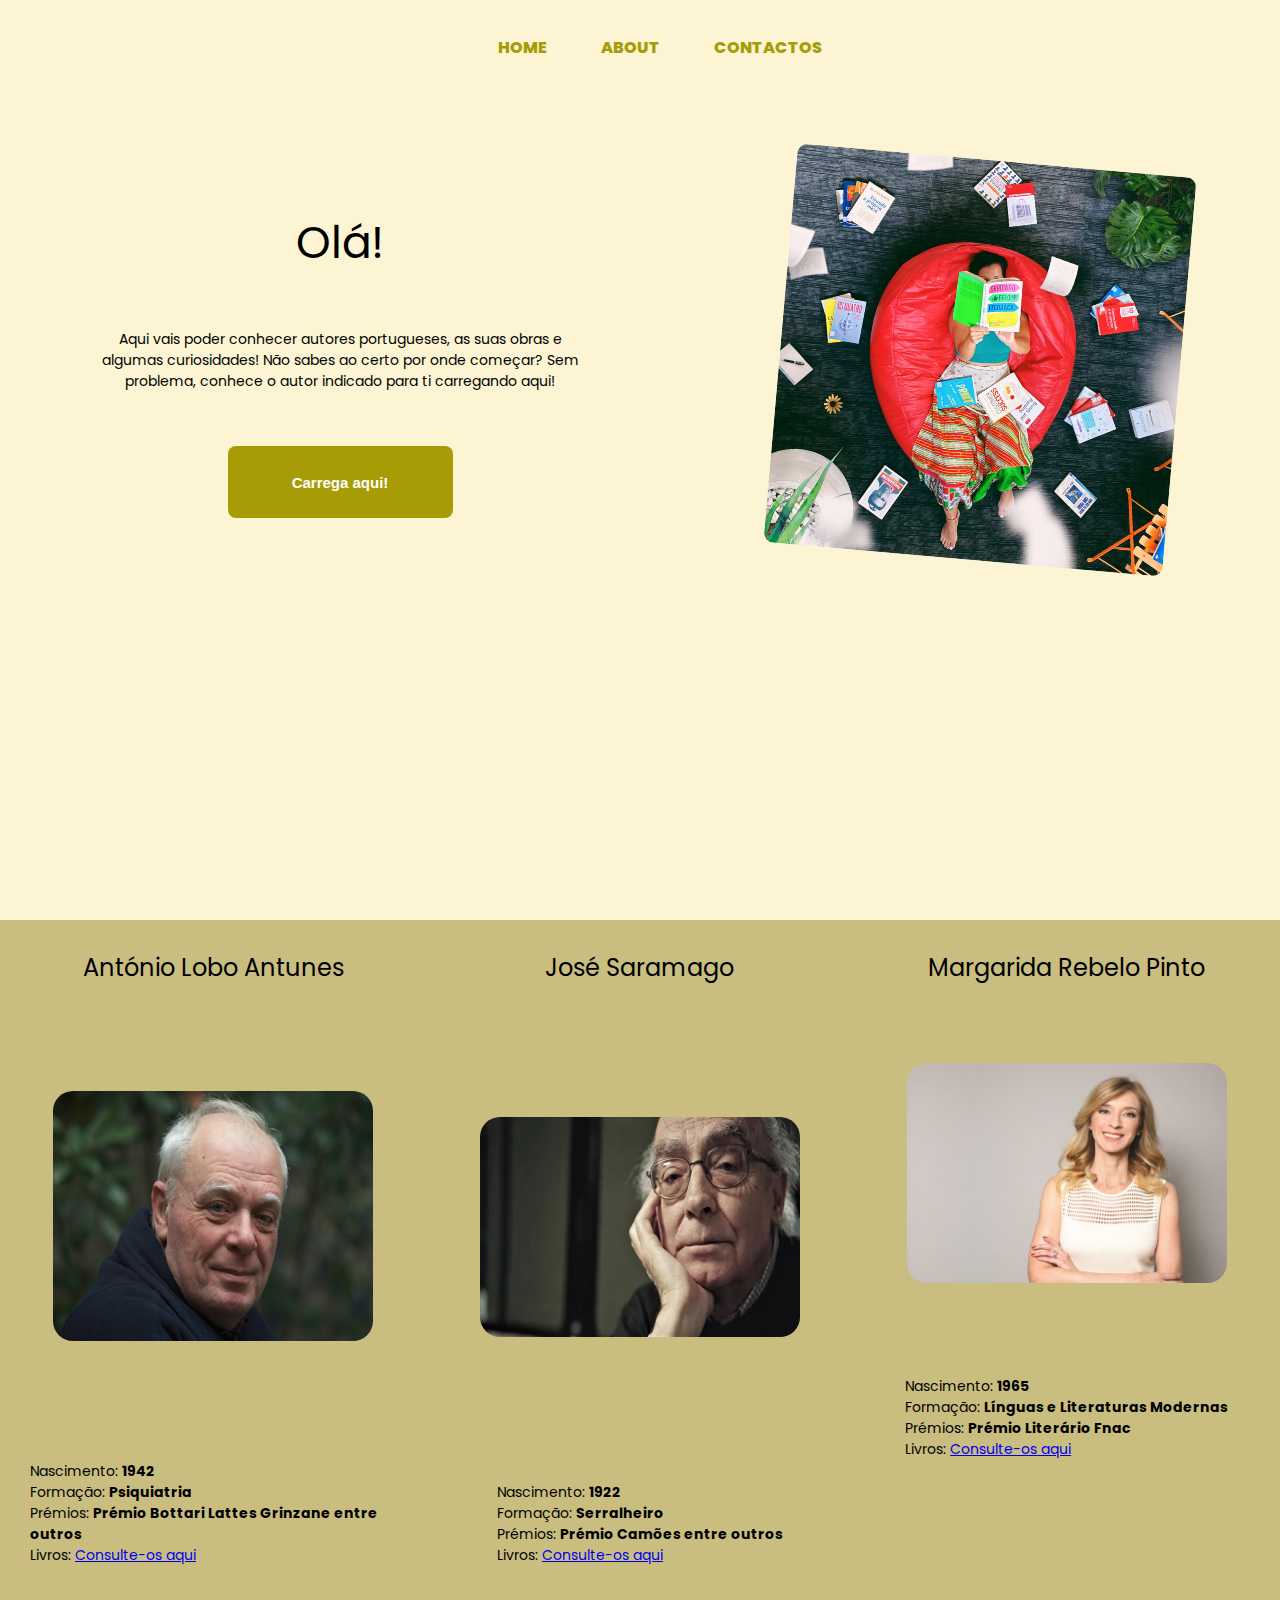
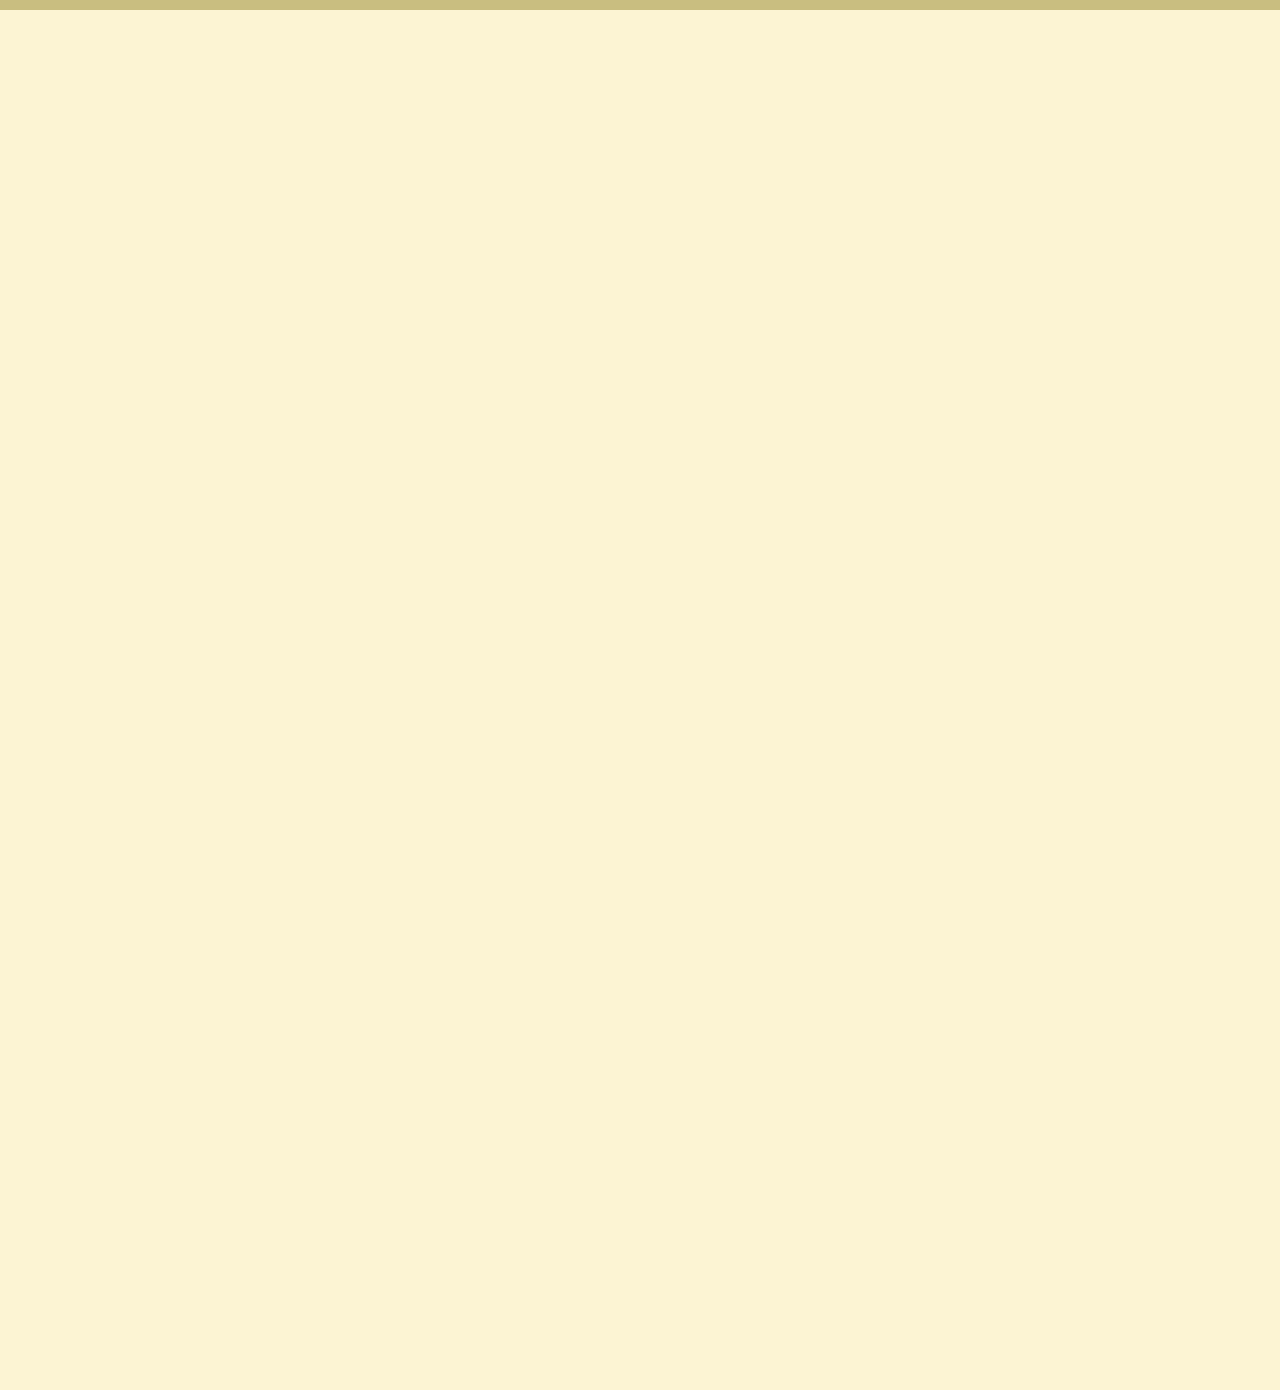
==== index.html @ b0017389 "Basic structure" ====
<!DOCTYPE html>
<html>
  <head>
    <title>Autores Portugueses</title>
    <link rel="icon" type="image/x-icon" href="/images/book.png" />
    <meta name="viewport" content="width=device-width, initial-scale=1.0">
    <link rel="stylesheet" href="style.css">
    <script src="server.js"></script>
  </head>
  <body>
    <div class="topnav">
      <nav >
        <ul>
          <li><a href="index.html">Home</a></li>
          <li><a href="pages/about.html">About</a></li>
          <li><a href="pages/contacts.html">Contactos</a></li>
        </ul>
      </nav>
    </div>

    <section id="intro">
      <div class="container">
          <h1 class="text">Olá!</h1>
          <p>Aqui vais poder conhecer autores portugueses, as suas obras e algumas curiosidades! Não sabes ao certo por onde começar? Sem problema, conhece o autor indicado para ti carregando aqui!</p>
          <button>
            Carrega aqui!
        </button>
        </div>
      <div class="img-container">
          <img src="images/introImage.jpg" alt="Girl reading" width="400"
          height="400">
      </div>
      
  </section>    

    <section class="grid">
      <div class="author"> 
        <h2>António Lobo Antunes</h2>
          <img
            src="images/loboAntunes.jpg"
            alt="António Lobo Antunes"
            width="320"
            height="250"
          />
          <p>
            <span>Nascimento: <strong>1942</strong> </span><br>
            <span>Formação: <strong>Psiquiatria</strong> </span><br>
            <span>Prémios: <strong>Prémio Bottari Lattes Grinzane entre outros</strong> </span><br>
            <span>Livros: <a href="pages/loboAntunes/loboAntunesBooks.html" target="_blank">Consulte-os aqui</a></span>
          </p>
          </div>
            <div class="author">
              <h2>José Saramago</h2>
          <img
            src="images/Saramago.webp"
            alt="José Saramago"
            width="320"
            height="220"
          />
          <p> <span>Nascimento: <strong>1922</strong> </span><br>
            <span>Formação: <strong>Serralheiro</strong> </span><br>
            <span>Prémios: <strong>Prémio Camões  entre outros</strong> </span><br>
            <span>Livros: <a href="pages/saramago/saramagoBooks.html" target="_blank">Consulte-os aqui</a></span>
          </p>
      
            </div>
            <div class="author">
              <h2>Margarida Rebelo Pinto</h2>
          <img
            src="images/margarida.jpg"
            alt="Margarida Rebelo Pinto"
            width="320"
            height="220"
          />
          <p>
            <span>Nascimento: <strong>1965</strong> </span><br>
            <span>Formação: <strong>Línguas e Literaturas Modernas</strong> </span><br>
            <span>Prémios: <strong>Prémio Literário Fnac</strong> </span><br>
            <span>Livros: <a href="pages/margarida/margaridaBooks.html" target="_blank">Consulte-os aqui</a></span>          </p>
    </p>
  </div>

         
    </section>

  </body>
</html>
---- style.css ----
@import url("https://fonts.googleapis.com/css2?family=Poppins:wght@200;300;400;600&family=Roboto:wght@300;400;700&display=swap");

html {
  scroll-behavior: smooth;
}

body {
  font-family: "Poppins", sans-serif;
  padding: 0;
  margin: 0;
  background: rgb(252, 244, 211);
}

h1 {
  font-size: 44px;
}

h2 {
  font-size: 24px;
}

h1,
h2 {
  margin: 0;
  font-weight: 400;
}

p {
  font-size: 14px;
}

nav {
  height: 10vh;
  padding-top: 20px;
}

nav ul {
  text-align: center;
  margin: 0;
}

nav ul li {
  display: inline-block;
}
nav ul li a {
  display: block;
  padding: 15px;
  text-decoration: none;
  color: rgb(167, 156, 6);
  font-weight: 800;
  text-transform: uppercase;
  margin: 0 10px;
}

nav ul li a:hover {
  color: rgb(0, 0, 0);
}

#intro {
  text-align: center;
  display: flex;
  justify-content: center;
  height: 90vh;
}

#intro .container {
  padding: 100px 100px;
  align-items: center;
}
#intro .container p {
  margin: 6vh 0;
}

#intro .img-container {
  margin: 50px 100px;
  border-radius: 100px;
}

#intro .img-container img {
  border-radius: 10px;
  background-color: red;
  transform: rotate(5deg);
}

#intro .container button {
  transition-duration: 0.4s;
  width: 25vh;
  height: 8vh;
  font-size: 15px;
  font-weight: 600;
  background-color: rgb(167, 156, 6);
  border-radius: 8px;
  border: none;
  color: rgb(255, 255, 255);
}

#intro .container button:hover {
  background-color: rgb(255, 255, 255);
  color: rgb(167, 156, 6);
}

.grid {
  display: grid;
  grid-template-columns: 1fr 1fr 1fr;
  grid-template-rows: 1fr 1fr 1fr;
}

.grid .author {
  background-color: rgb(201, 190, 128);
  height: 70vh;
  display: flex;
  flex-direction: column;
  justify-content: space-between;
  align-items: center;
  padding: 30px;
}

.grid .author img {
  border-radius: 20px;
}
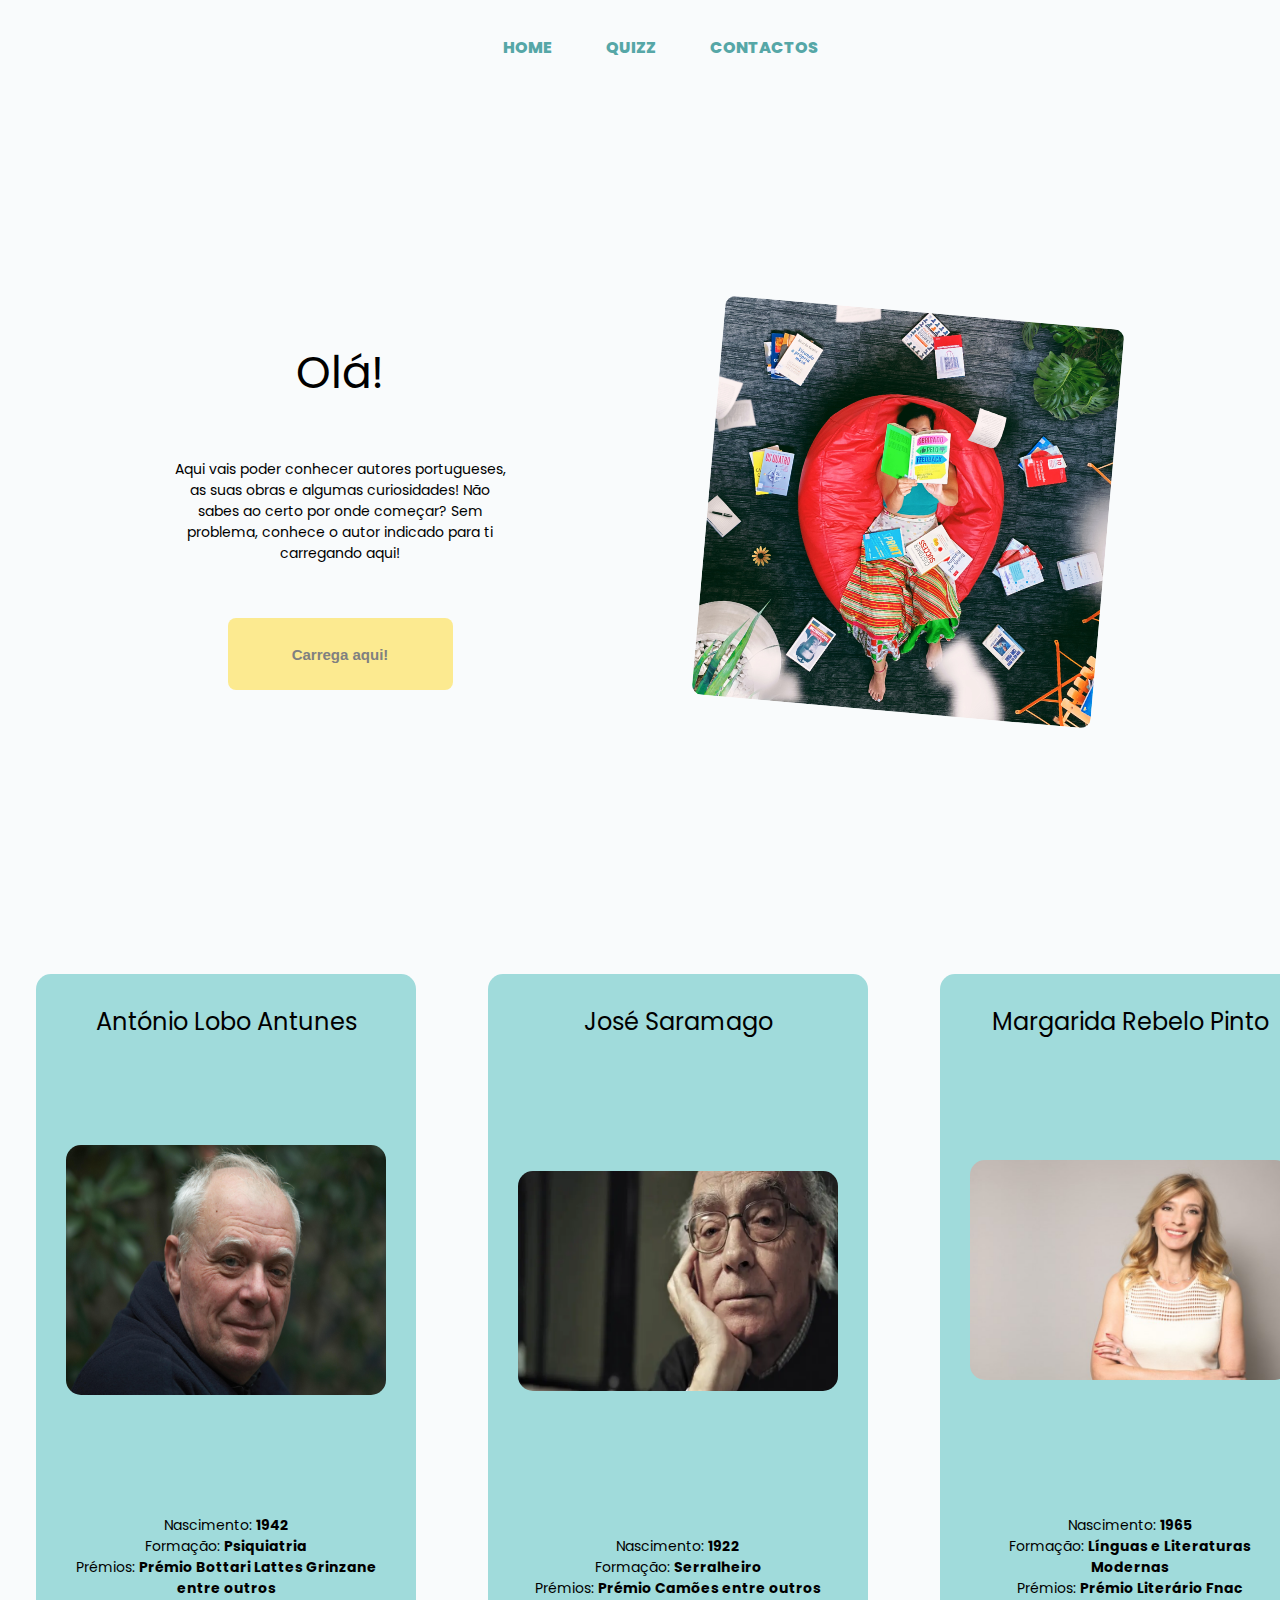
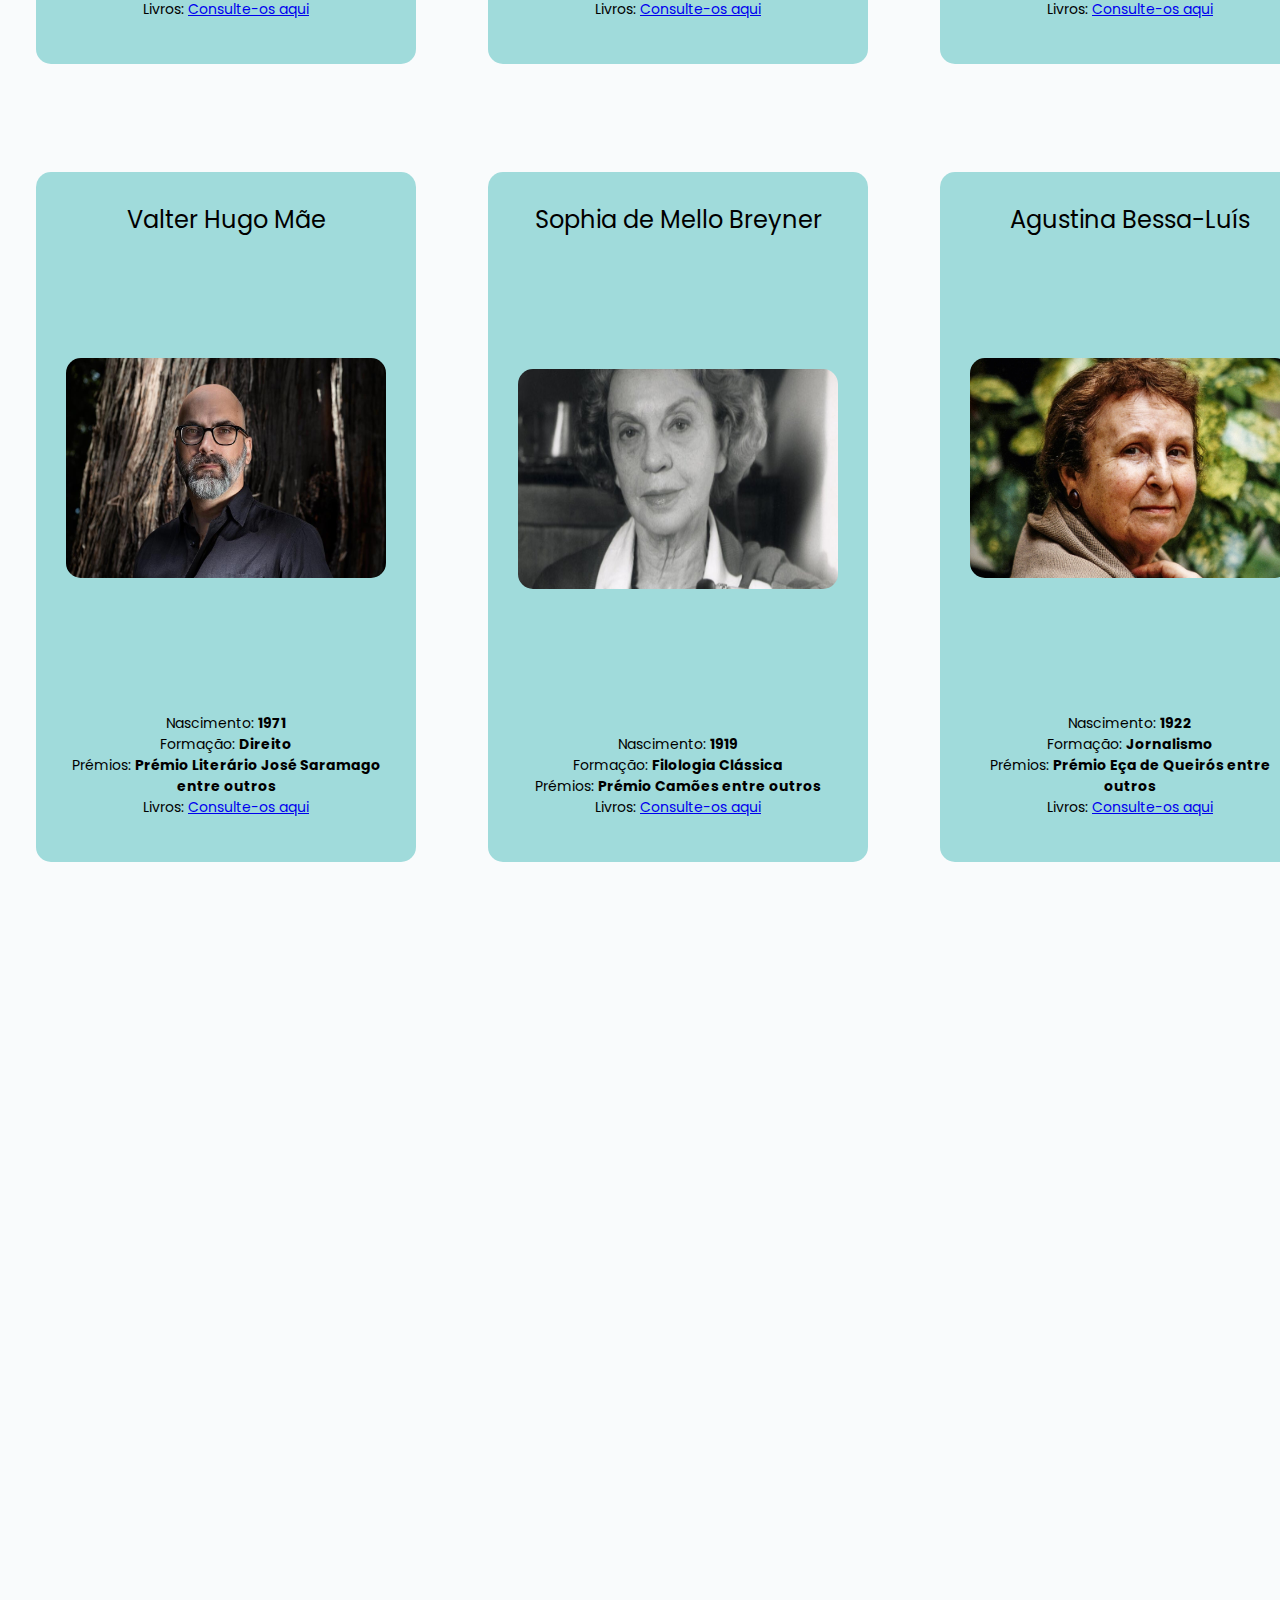
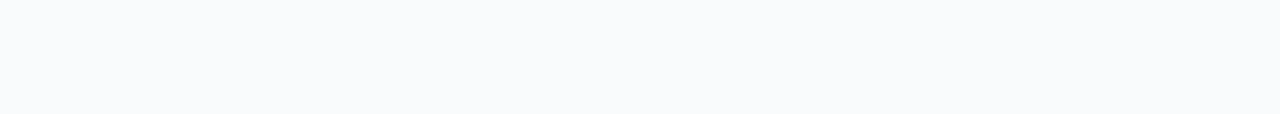
==== commit 28ee1797: ":sparkles: implemented: quizz" ====
--- a/index.html
+++ b/index.html
@@ -3,16 +3,15 @@
   <head>
     <title>Autores Portugueses</title>
     <link rel="icon" type="image/x-icon" href="/images/book.png" />
-    <meta name="viewport" content="width=device-width, initial-scale=1.0">
-    <link rel="stylesheet" href="style.css">
-    <script src="server.js"></script>
+    <meta name="viewport" content="width=device-width, initial-scale=1.0" />
+    <link rel="stylesheet" href="style.css" />
   </head>
   <body>
     <div class="topnav">
-      <nav >
+      <nav>
         <ul>
           <li><a href="index.html">Home</a></li>
-          <li><a href="pages/about.html">About</a></li>
+          <li><a href="./quizz.html">Quizz</a></li>
           <li><a href="pages/contacts.html">Contactos</a></li>
         </ul>
       </nav>
@@ -20,68 +19,155 @@
 
     <section id="intro">
       <div class="container">
-          <h1 class="text">Olá!</h1>
-          <p>Aqui vais poder conhecer autores portugueses, as suas obras e algumas curiosidades! Não sabes ao certo por onde começar? Sem problema, conhece o autor indicado para ti carregando aqui!</p>
-          <button>
-            Carrega aqui!
-        </button>
-        </div>
+        <h1 class="text">Olá!</h1>
+        <p>
+          Aqui vais poder conhecer autores portugueses, as suas obras e algumas
+          curiosidades! Não sabes ao certo por onde começar? Sem problema,
+          conhece o autor indicado para ti carregando aqui!
+        </p>
+        <button>Carrega aqui!</button>
+      </div>
       <div class="img-container">
-          <img src="images/introImage.jpg" alt="Girl reading" width="400"
-          height="400">
+        <img
+          src="images/introImage.jpg"
+          alt="Girl reading"
+          width="400"
+          height="400"
+        />
       </div>
-      
-  </section>    
+    </section>
 
     <section class="grid">
-      <div class="author"> 
+      <div id="loboAntunes" class="author">
         <h2>António Lobo Antunes</h2>
-          <img
-            src="images/loboAntunes.jpg"
-            alt="António Lobo Antunes"
-            width="320"
-            height="250"
-          />
-          <p>
-            <span>Nascimento: <strong>1942</strong> </span><br>
-            <span>Formação: <strong>Psiquiatria</strong> </span><br>
-            <span>Prémios: <strong>Prémio Bottari Lattes Grinzane entre outros</strong> </span><br>
-            <span>Livros: <a href="pages/loboAntunes/loboAntunesBooks.html" target="_blank">Consulte-os aqui</a></span>
-          </p>
-          </div>
-            <div class="author">
-              <h2>José Saramago</h2>
-          <img
-            src="images/Saramago.webp"
-            alt="José Saramago"
-            width="320"
-            height="220"
-          />
-          <p> <span>Nascimento: <strong>1922</strong> </span><br>
-            <span>Formação: <strong>Serralheiro</strong> </span><br>
-            <span>Prémios: <strong>Prémio Camões  entre outros</strong> </span><br>
-            <span>Livros: <a href="pages/saramago/saramagoBooks.html" target="_blank">Consulte-os aqui</a></span>
-          </p>
-      
-            </div>
-            <div class="author">
-              <h2>Margarida Rebelo Pinto</h2>
-          <img
-            src="images/margarida.jpg"
-            alt="Margarida Rebelo Pinto"
-            width="320"
-            height="220"
-          />
-          <p>
-            <span>Nascimento: <strong>1965</strong> </span><br>
-            <span>Formação: <strong>Línguas e Literaturas Modernas</strong> </span><br>
-            <span>Prémios: <strong>Prémio Literário Fnac</strong> </span><br>
-            <span>Livros: <a href="pages/margarida/margaridaBooks.html" target="_blank">Consulte-os aqui</a></span>          </p>
-    </p>
-  </div>
+        <img
+          src="images/loboAntunes.jpg"
+          alt="António Lobo Antunes"
+          width="320"
+          height="250"
+        />
+        <p>
+          <span>Nascimento: <strong>1942</strong> </span><br />
+          <span>Formação: <strong>Psiquiatria</strong> </span><br />
+          <span
+            >Prémios:
+            <strong>Prémio Bottari Lattes Grinzane entre outros</strong> </span
+          ><br />
+          <span
+            >Livros:
+            <a href="pages/loboAntunes/loboAntunesBooks.html" target="_blank"
+              >Consulte-os aqui</a
+            ></span
+          >
+        </p>
+      </div>
+      <div id="saramago" class="author">
+        <h2>José Saramago</h2>
+        <img
+          src="images/Saramago.webp"
+          alt="José Saramago"
+          width="320"
+          height="220"
+        />
+        <p>
+          <span>Nascimento: <strong>1922</strong> </span><br />
+          <span>Formação: <strong>Serralheiro</strong> </span><br />
+          <span>Prémios: <strong>Prémio Camões entre outros</strong> </span
+          ><br />
+          <span
+            >Livros:
+            <a href="pages/saramago/saramagoBooks.html" target="_blank"
+              >Consulte-os aqui</a
+            ></span
+          >
+        </p>
+      </div>
+      <div id="margarida" class="author">
+        <h2>Margarida Rebelo Pinto</h2>
+        <img
+          src="images/margarida.jpg"
+          alt="Margarida Rebelo Pinto"
+          width="320"
+          height="220"
+        />
+        <p>
+          <span>Nascimento: <strong>1965</strong> </span><br />
+          <span>Formação: <strong>Línguas e Literaturas Modernas</strong> </span
+          ><br />
+          <span>Prémios: <strong>Prémio Literário Fnac</strong> </span><br />
+          <span
+            >Livros:
+            <a href="pages/margarida/margaridaBooks.html"
+              >Consulte-os aqui</a
+            ></span
+          >
+        </p>
+      </div>
+      <div id="hugoMae" class="author">
+        <h2>Valter Hugo Mãe</h2>
+        <img
+          src="images/valter.jpg"
+          alt="Valter Hugo Mãe"
+          width="320"
+          height="220"
+        />
+        <p>
+          <span>Nascimento: <strong>1971</strong> </span><br />
+          <span>Formação: <strong>Direito</strong> </span><br />
+          <span
+            >Prémios:
+            <strong>Prémio Literário José Saramago entre outros</strong> </span
+          ><br />
+          <span
+            >Livros:
+            <a href="pages/valterHugoMae/valterBooks.html"
+              >Consulte-os aqui</a
+            ></span
+          >
+        </p>
+      </div>
 
-         
+      <div id="sophia" class="author">
+        <h2>Sophia de Mello Breyner</h2>
+        <img
+          src="images/sophia.jpg"
+          alt="Sophia de Mello Breyner"
+          width="320"
+          height="220"
+        />
+        <p>
+          <span>Nascimento: <strong>1919</strong> </span><br />
+          <span>Formação: <strong>Filologia Clássica</strong> </span><br />
+          <span>Prémios: <strong>Prémio Camões entre outros</strong> </span
+          ><br />
+          <span
+            >Livros:
+            <a href="pages/sophia/sophiaBooks.html">Consulte-os aqui</a></span
+          >
+        </p>
+      </div>
+
+      <div id="agustina" class="author">
+        <h2>Agustina Bessa-Luís</h2>
+        <img
+          src="images/agustina.webp"
+          alt="Agustina Bessa-Luís"
+          width="320"
+          height="220"
+        />
+        <p>
+          <span>Nascimento: <strong>1922</strong> </span><br />
+          <span>Formação: <strong>Jornalismo</strong> </span><br />
+          <span
+            >Prémios: <strong>Prémio Eça de Queirós entre outros</strong> </span
+          ><br />
+          <span
+            >Livros:
+            <a href="pages/sophia/sophiaBooks.html">Consulte-os aqui</a></span
+          >
+        </p>
+      </div>
     </section>
-
+    <script src="server.js"></script>
   </body>
 </html>
--- a/style.css
+++ b/style.css
@@ -8,7 +8,7 @@
   font-family: "Poppins", sans-serif;
   padding: 0;
   margin: 0;
-  background: rgb(252, 244, 211);
+  background: #f9fbfc;
 }
 
 h1 {
@@ -46,21 +46,23 @@
   display: block;
   padding: 15px;
   text-decoration: none;
-  color: rgb(167, 156, 6);
+  color: #56a7a7;
   font-weight: 800;
   text-transform: uppercase;
   margin: 0 10px;
 }
 
 nav ul li a:hover {
-  color: rgb(0, 0, 0);
+  color: black;
 }
 
 #intro {
   text-align: center;
   display: flex;
   justify-content: center;
+  align-items: center;
   height: 90vh;
+  padding: 0 8vh;
 }
 
 #intro .container {
@@ -78,7 +80,6 @@
 
 #intro .img-container img {
   border-radius: 10px;
-  background-color: red;
   transform: rotate(5deg);
 }
 
@@ -88,15 +89,15 @@
   height: 8vh;
   font-size: 15px;
   font-weight: 600;
-  background-color: rgb(167, 156, 6);
+  background-color: #fcea90;
   border-radius: 8px;
   border: none;
-  color: rgb(255, 255, 255);
+  color: grey;
 }
 
 #intro .container button:hover {
-  background-color: rgb(255, 255, 255);
-  color: rgb(167, 156, 6);
+  background-color: #56a7a7;
+  color: white;
 }
 
 .grid {
@@ -106,15 +107,22 @@
 }
 
 .grid .author {
-  background-color: rgb(201, 190, 128);
+  background-color: #a0dbdb;
   height: 70vh;
   display: flex;
   flex-direction: column;
   justify-content: space-between;
   align-items: center;
+  margin: 6vh 4vh;
   padding: 30px;
+  text-align: center;
+  border-radius: 15px;
+}
+
+.grid .author:hover {
+  opacity: 70%;
 }
 
 .grid .author img {
-  border-radius: 20px;
+  border-radius: 15px;
 }
